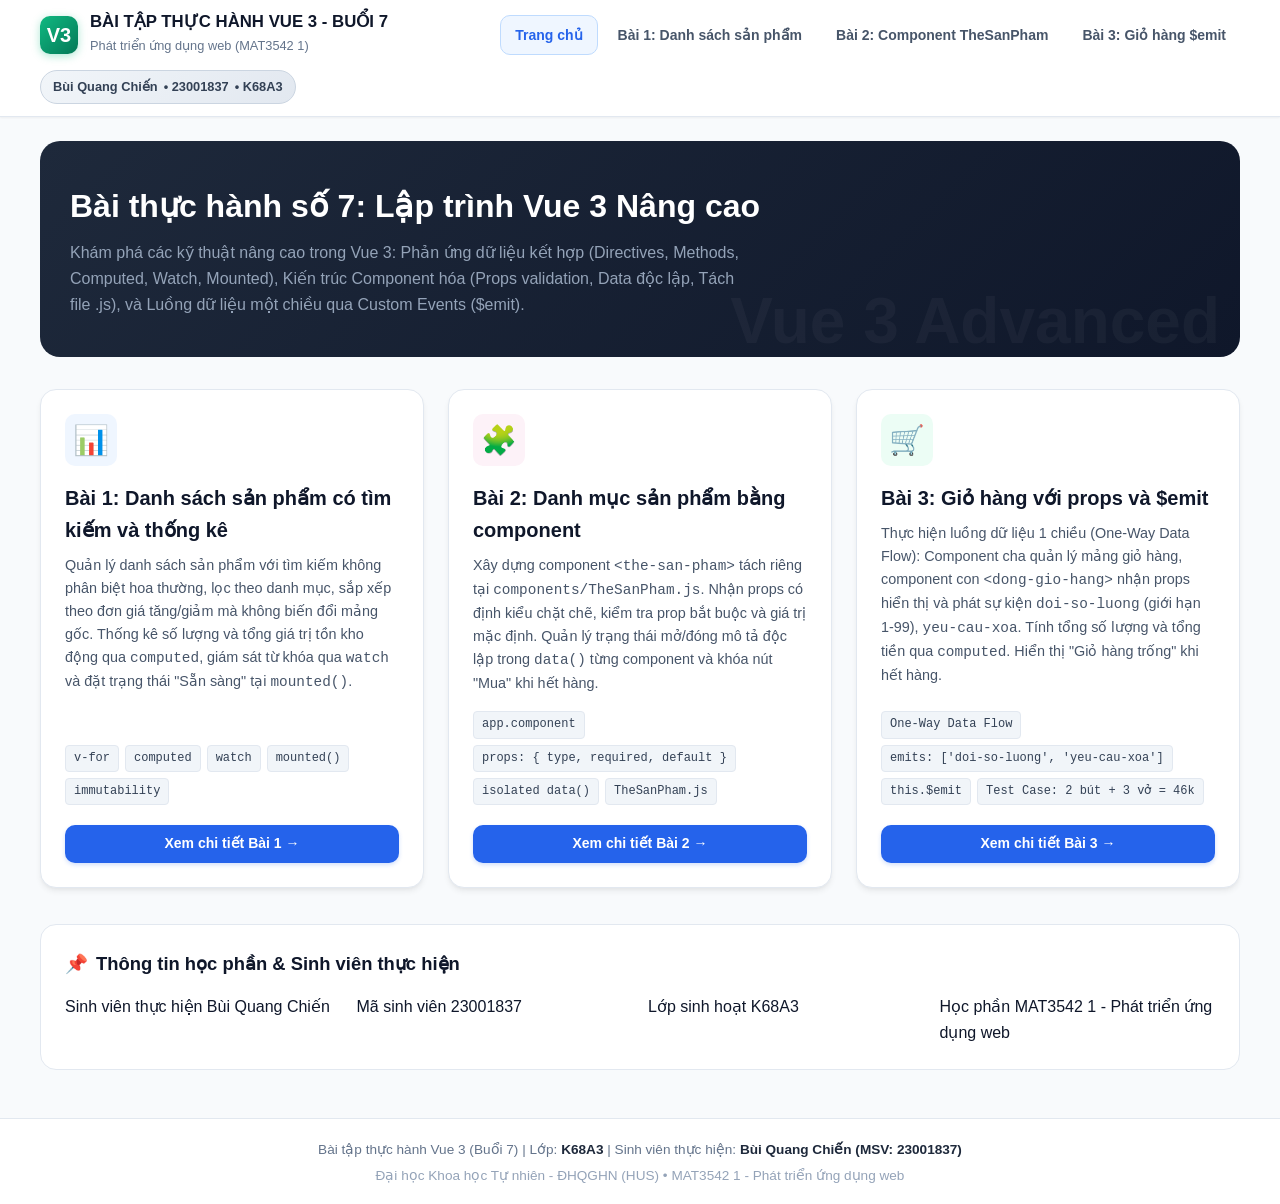
==== Buoi_7/index.html @ 18f6a51c "Buoi 7: Hoan thanh bai thuc hanh Vue 3 - Quan ly san pham, Component TheSanPham & Gio hang One-Way D" ====
<!DOCTYPE html>
<html lang="vi">
<head>
  <meta charset="UTF-8">
  <meta name="viewport" content="width=device-width, initial-scale=1.0">
  <title>Buổi 7: Bài tập thực hành Vue 3 | Bùi Quang Chiến 23001837</title>
  <link rel="stylesheet" href="assets/css/style.css">
  <style>
    .hero-section {
      background: linear-gradient(135deg, #1e293b, #0f172a);
      color: white;
      padding: 40px 30px;
      border-radius: var(--radius-xl);
      margin-bottom: 32px;
      position: relative;
      overflow: hidden;
    }
    .hero-section::after {
      content: "Vue 3 Advanced";
      position: absolute;
      right: 20px;
      bottom: -15px;
      font-size: 4rem;
      font-weight: 900;
      color: rgba(255, 255, 255, 0.04);
      pointer-events: none;
    }
    .hero-title {
      font-size: 2rem;
      font-weight: 800;
      margin-bottom: 8px;
    }
    .hero-subtitle {
      font-size: 1rem;
      color: #94a3b8;
      max-width: 680px;
    }
    .exercise-grid {
      display: grid;
      grid-template-columns: repeat(3, 1fr);
      gap: 24px;
      margin-bottom: 36px;
    }
    @media (max-width: 992px) {
      .exercise-grid {
        grid-template-columns: 1fr;
      }
    }
    .exercise-card {
      background: white;
      border: 1px solid var(--gray-200);
      border-radius: var(--radius-lg);
      padding: 24px;
      display: flex;
      flex-direction: column;
      box-shadow: var(--shadow);
      transition: var(--transition);
      position: relative;
    }
    .exercise-card:hover {
      transform: translateY(-4px);
      box-shadow: var(--shadow-lg);
      border-color: var(--primary);
    }
    .exercise-icon {
      width: 52px;
      height: 52px;
      border-radius: var(--radius);
      display: flex;
      align-items: center;
      justify-content: center;
      font-size: 1.8rem;
      margin-bottom: 16px;
    }
    .icon-1 { background: #eff6ff; }
    .icon-2 { background: #fdf2f8; }
    .icon-3 { background: #ecfdf5; }
    .exercise-card h3 {
      font-size: 1.25rem;
      font-weight: 700;
      color: var(--dark);
      margin-bottom: 8px;
    }
    .exercise-card p {
      font-size: 0.9rem;
      color: var(--gray-600);
      flex: 1;
      margin-bottom: 16px;
    }
    .concept-tags {
      display: flex;
      flex-wrap: wrap;
      gap: 6px;
      margin-bottom: 20px;
    }
    .concept-tag {
      font-size: 0.75rem;
      background-color: var(--gray-100);
      color: var(--gray-700);
      padding: 3px 8px;
      border-radius: 4px;
      border: 1px solid var(--gray-200);
      font-family: monospace;
    }
    .info-summary-box {
      background: white;
      border: 1px solid var(--gray-200);
      border-radius: var(--radius-lg);
      padding: 24px;
    }
    .summary-grid {
      display: grid;
      grid-template-columns: repeat(4, 1fr);
      gap: 16px;
      margin-top: 16px;
    }
    @media (max-width: 768px) {
      .summary-grid {
        grid-template-columns: repeat(2, 1fr);
      }
    }
  </style>
</head>
<body>

  <!-- HEADER DÙNG CHUNG -->
  <header class="app-header">
    <div class="header-inner">
      <a href="index.html" class="header-brand">
        <div class="brand-icon">V3</div>
        <div class="brand-text">
          <h1>BÀI TẬP THỰC HÀNH VUE 3 - BUỔI 7</h1>
          <span>Phát triển ứng dụng web (MAT3542 1)</span>
        </div>
      </a>

      <nav class="header-nav">
        <a href="index.html" class="nav-link active">Trang chủ</a>
        <a href="bai1.html" class="nav-link">Bài 1: Danh sách sản phẩm</a>
        <a href="bai2.html" class="nav-link">Bài 2: Component TheSanPham</a>
        <a href="bai3.html" class="nav-link">Bài 3: Giỏ hàng $emit</a>
      </nav>

      <div class="student-tag">
        <span>Bùi Quang Chiến</span>
        <span>• 23001837</span>
        <span>• K68A3</span>
      </div>
    </div>
  </header>

  <!-- NỘI DUNG CHÍNH -->
  <main class="main-content">
    <!-- HERO SECTION -->
    <section class="hero-section">
      <h2 class="hero-title">Bài thực hành số 7: Lập trình Vue 3 Nâng cao</h2>
      <p class="hero-subtitle">
        Khám phá các kỹ thuật nâng cao trong Vue 3: Phản ứng dữ liệu kết hợp (Directives, Methods, Computed, Watch, Mounted), 
        Kiến trúc Component hóa (Props validation, Data độc lập, Tách file .js), và Luồng dữ liệu một chiều qua Custom Events ($emit).
      </p>
    </section>

    <!-- GRID 3 BÀI TẬP -->
    <div class="exercise-grid">
      <!-- BÀI 1 -->
      <div class="exercise-card">
        <div class="exercise-icon icon-1">📊</div>
        <h3>Bài 1: Danh sách sản phẩm có tìm kiếm và thống kê</h3>
        <p>
          Quản lý danh sách sản phẩm với tìm kiếm không phân biệt hoa thường, lọc theo danh mục, sắp xếp theo đơn giá tăng/giảm mà không biến đổi mảng gốc. Thống kê số lượng và tổng giá trị tồn kho động qua <code>computed</code>, giám sát từ khóa qua <code>watch</code> và đặt trạng thái "Sẵn sàng" tại <code>mounted()</code>.
        </p>
        <div class="concept-tags">
          <span class="concept-tag">v-for</span>
          <span class="concept-tag">computed</span>
          <span class="concept-tag">watch</span>
          <span class="concept-tag">mounted()</span>
          <span class="concept-tag">immutability</span>
        </div>
        <a href="bai1.html" class="btn btn-primary" style="width: 100%;">
          Xem chi tiết Bài 1 →
        </a>
      </div>

      <!-- BÀI 2 -->
      <div class="exercise-card">
        <div class="exercise-icon icon-2">🧩</div>
        <h3>Bài 2: Danh mục sản phẩm bằng component</h3>
        <p>
          Xây dựng component <code>&lt;the-san-pham&gt;</code> tách riêng tại <code>components/TheSanPham.js</code>. Nhận props có định kiểu chặt chẽ, kiểm tra prop bắt buộc và giá trị mặc định. Quản lý trạng thái mở/đóng mô tả độc lập trong <code>data()</code> từng component và khóa nút "Mua" khi hết hàng.
        </p>
        <div class="concept-tags">
          <span class="concept-tag">app.component</span>
          <span class="concept-tag">props: { type, required, default }</span>
          <span class="concept-tag">isolated data()</span>
          <span class="concept-tag">TheSanPham.js</span>
        </div>
        <a href="bai2.html" class="btn btn-primary" style="width: 100%;">
          Xem chi tiết Bài 2 →
        </a>
      </div>

      <!-- BÀI 3 -->
      <div class="exercise-card">
        <div class="exercise-icon icon-3">🛒</div>
        <h3>Bài 3: Giỏ hàng với props và $emit</h3>
        <p>
          Thực hiện luồng dữ liệu 1 chiều (One-Way Data Flow): Component cha quản lý mảng giỏ hàng, component con <code>&lt;dong-gio-hang&gt;</code> nhận props hiển thị và phát sự kiện <code>doi-so-luong</code> (giới hạn 1-99), <code>yeu-cau-xoa</code>. Tính tổng số lượng và tổng tiền qua <code>computed</code>. Hiển thị "Giỏ hàng trống" khi hết hàng.
        </p>
        <div class="concept-tags">
          <span class="concept-tag">One-Way Data Flow</span>
          <span class="concept-tag">emits: ['doi-so-luong', 'yeu-cau-xoa']</span>
          <span class="concept-tag">this.$emit</span>
          <span class="concept-tag">Test Case: 2 bút + 3 vở = 46k</span>
        </div>
        <a href="bai3.html" class="btn btn-primary" style="width: 100%;">
          Xem chi tiết Bài 3 →
        </a>
      </div>
    </div>

    <!-- TÓM TẮT THÔNG TIN SINH VIÊN & HỌC PHẦN -->
    <div class="info-summary-box">
      <h3 style="font-size: 1.15rem; font-weight: 700; color: var(--dark); display: flex; align-items: center; gap: 8px;">
        <span>📌</span> Thông tin học phần & Sinh viên thực hiện
      </h3>
      <div class="summary-grid">
        <div class="meta-item">
          <span class="meta-label">Sinh viên thực hiện</span>
          <span class="meta-value">Bùi Quang Chiến</span>
        </div>
        <div class="meta-item">
          <span class="meta-label">Mã sinh viên</span>
          <span class="meta-value">23001837</span>
        </div>
        <div class="meta-item">
          <span class="meta-label">Lớp sinh hoạt</span>
          <span class="meta-value">K68A3</span>
        </div>
        <div class="meta-item">
          <span class="meta-label">Học phần</span>
          <span class="meta-value">MAT3542 1 - Phát triển ứng dụng web</span>
        </div>
      </div>
    </div>
  </main>

  <!-- FOOTER DÙNG CHUNG -->
  <footer class="app-footer">
    <p>Bài tập thực hành Vue 3 (Buổi 7) | Lớp: <strong>K68A3</strong> | Sinh viên thực hiện: <strong>Bùi Quang Chiến (MSV: 23001837)</strong></p>
    <p style="color: var(--gray-400); margin-top: 4px;">Đại học Khoa học Tự nhiên - ĐHQGHN (HUS) • MAT3542 1 - Phát triển ứng dụng web</p>
  </footer>

</body>
</html>
---- Buoi_7/assets/css/style.css ----
/* ====================================================================
   STUDENT: BUI QUANG CHIEN - ID: 23001837 - CLASS: K68A3
   COURSE: [2026] MAT3542 1 - WEB APPLICATION DEVELOPMENT
   LAB 7: VUE 3 ADVANCED CONCEPTS (DIRECTIVES, COMPUTED, WATCH,
          MOUNTED, COMPONENTS, PROPS, $EMIT, ONE-WAY DATA FLOW)
   File: assets/css/style.css
   ==================================================================== */

:root {
  --primary: #2563eb;
  --primary-hover: #1d4ed8;
  --primary-light: #eff6ff;
  --primary-border: #bfdbfe;

  --success: #16a34a;
  --success-hover: #15803d;
  --success-light: #f0fdf4;
  --success-border: #bbf7d0;

  --warning: #d97706;
  --warning-hover: #b45309;
  --warning-light: #fffbeb;
  --warning-border: #fde68a;

  --danger: #dc2626;
  --danger-hover: #b91c1c;
  --danger-light: #fef2f2;
  --danger-border: #fecaca;

  --info: #0284c7;
  --info-light: #f0f9ff;
  --info-border: #bae6fd;

  --dark: #0f172a;
  --gray-900: #0f172a;
  --gray-800: #1e293b;
  --gray-700: #334155;
  --gray-600: #475569;
  --gray-500: #64748b;
  --gray-400: #94a3b8;
  --gray-300: #cbd5e1;
  --gray-200: #e2e8f0;
  --gray-100: #f1f5f9;
  --gray-50: #f8fafc;
  --white: #ffffff;

  --radius-sm: 6px;
  --radius: 10px;
  --radius-lg: 16px;
  --radius-xl: 20px;

  --shadow-sm: 0 1px 2px 0 rgba(0, 0, 0, 0.05);
  --shadow: 0 4px 6px -1px rgba(0, 0, 0, 0.07), 0 2px 4px -2px rgba(0, 0, 0, 0.05);
  --shadow-md: 0 10px 15px -3px rgba(0, 0, 0, 0.08), 0 4px 6px -4px rgba(0, 0, 0, 0.04);
  --shadow-lg: 0 20px 25px -5px rgba(0, 0, 0, 0.1), 0 8px 10px -6px rgba(0, 0, 0, 0.04);

  --transition: all 0.2s cubic-bezier(0.4, 0, 0.2, 1);
  --font-family: -apple-system, BlinkMacSystemFont, "Segoe UI", Roboto, "Helvetica Neue", Arial, sans-serif;
}

* {
  margin: 0;
  padding: 0;
  box-sizing: border-box;
}

body {
  font-family: var(--font-family);
  background-color: var(--gray-50);
  color: var(--gray-900);
  line-height: 1.6;
  min-height: 100vh;
  display: flex;
  flex-direction: column;
}

/* ==================== APP HEADER ==================== */
.app-header {
  background-color: var(--white);
  border-bottom: 1px solid var(--gray-200);
  position: sticky;
  top: 0;
  z-index: 100;
  box-shadow: var(--shadow-sm);
}

.header-inner {
  max-width: 1240px;
  margin: 0 auto;
  padding: 12px 20px;
  display: flex;
  align-items: center;
  justify-content: space-between;
  flex-wrap: wrap;
  gap: 12px;
}

.header-brand {
  display: flex;
  align-items: center;
  gap: 12px;
  text-decoration: none;
  color: var(--dark);
}

.brand-icon {
  width: 38px;
  height: 38px;
  background: linear-gradient(135deg, #10b981, #047857);
  color: white;
  border-radius: var(--radius);
  display: flex;
  align-items: center;
  justify-content: center;
  font-weight: 800;
  font-size: 1.25rem;
  box-shadow: 0 2px 8px rgba(16, 185, 129, 0.35);
}

.brand-text h1 {
  font-size: 1.05rem;
  font-weight: 700;
  color: var(--gray-900);
  line-height: 1.2;
}

.brand-text span {
  font-size: 0.8rem;
  color: var(--gray-500);
}

.header-nav {
  display: flex;
  align-items: center;
  gap: 6px;
  flex-wrap: wrap;
}

.nav-link {
  display: inline-flex;
  align-items: center;
  gap: 6px;
  padding: 8px 14px;
  font-size: 0.875rem;
  font-weight: 600;
  text-decoration: none;
  color: var(--gray-600);
  border-radius: var(--radius);
  transition: var(--transition);
}

.nav-link:hover {
  background-color: var(--gray-100);
  color: var(--primary);
}

.nav-link.active {
  background-color: var(--primary-light);
  color: var(--primary);
  border: 1px solid var(--primary-border);
}

.student-tag {
  background: linear-gradient(135deg, #f1f5f9, #e2e8f0);
  padding: 6px 12px;
  border-radius: 9999px;
  font-size: 0.8rem;
  font-weight: 600;
  color: var(--gray-700);
  border: 1px solid var(--gray-300);
  display: flex;
  align-items: center;
  gap: 6px;
}

/* ==================== MAIN CONTAINER ==================== */
.main-content {
  flex: 1;
  max-width: 1240px;
  width: 100%;
  margin: 0 auto;
  padding: 24px 20px 48px;
}

.page-intro {
  margin-bottom: 24px;
}

.page-title {
  font-size: 1.65rem;
  font-weight: 800;
  color: var(--dark);
  margin-bottom: 6px;
  display: flex;
  align-items: center;
  gap: 10px;
}

.page-subtitle {
  color: var(--gray-600);
  font-size: 0.95rem;
}

.badge-concept {
  display: inline-flex;
  align-items: center;
  gap: 6px;
  background-color: var(--info-light);
  color: var(--info);
  border: 1px solid var(--info-border);
  padding: 4px 12px;
  border-radius: 9999px;
  font-size: 0.8rem;
  font-weight: 600;
  margin-top: 8px;
}

.status-indicator {
  display: inline-flex;
  align-items: center;
  gap: 6px;
  padding: 4px 12px;
  border-radius: 9999px;
  font-size: 0.8rem;
  font-weight: 700;
  background-color: var(--success-light);
  color: var(--success);
  border: 1px solid var(--success-border);
}

.status-dot {
  width: 8px;
  height: 8px;
  border-radius: 50%;
  background-color: var(--success);
  box-shadow: 0 0 0 3px rgba(22, 163, 74, 0.25);
  display: inline-block;
}

/* ==================== BUTTONS ==================== */
.btn {
  display: inline-flex;
  align-items: center;
  justify-content: center;
  gap: 6px;
  padding: 8px 16px;
  font-size: 0.875rem;
  font-weight: 600;
  border-radius: var(--radius);
  border: 1px solid transparent;
  cursor: pointer;
  transition: var(--transition);
  text-decoration: none;
  line-height: 1.4;
}

.btn:disabled {
  opacity: 0.5;
  cursor: not-allowed;
  filter: grayscale(30%);
}

.btn-primary {
  background-color: var(--primary);
  color: var(--white);
  box-shadow: 0 2px 4px rgba(37, 99, 235, 0.2);
}

.btn-primary:hover:not(:disabled) {
  background-color: var(--primary-hover);
  box-shadow: 0 4px 8px rgba(37, 99, 235, 0.3);
  transform: translateY(-1px);
}

.btn-success {
  background-color: var(--success);
  color: var(--white);
}

.btn-success:hover:not(:disabled) {
  background-color: var(--success-hover);
}

.btn-danger {
  background-color: var(--danger);
  color: var(--white);
}

.btn-danger:hover:not(:disabled) {
  background-color: var(--danger-hover);
}

.btn-outline {
  background-color: var(--white);
  border-color: var(--gray-300);
  color: var(--gray-700);
}

.btn-outline:hover:not(:disabled) {
  background-color: var(--gray-100);
  border-color: var(--gray-400);
  color: var(--gray-900);
}

.btn-outline-danger {
  background-color: var(--white);
  border-color: var(--danger-border);
  color: var(--danger);
}

.btn-outline-danger:hover:not(:disabled) {
  background-color: var(--danger-light);
  border-color: var(--danger);
}

.btn-sm {
  padding: 5px 10px;
  font-size: 0.8rem;
  border-radius: var(--radius-sm);
}

/* ==================== FORMS & INPUTS ==================== */
.form-group {
  margin-bottom: 14px;
}

.form-label {
  display: block;
  font-size: 0.85rem;
  font-weight: 600;
  color: var(--gray-800);
  margin-bottom: 4px;
}

.form-label .required {
  color: var(--danger);
}

.form-control {
  width: 100%;
  padding: 9px 12px;
  font-size: 0.9rem;
  color: var(--gray-900);
  background-color: var(--white);
  border: 1px solid var(--gray-300);
  border-radius: var(--radius);
  transition: var(--transition);
  outline: none;
}

.form-control:focus {
  border-color: var(--primary);
  box-shadow: 0 0 0 3px rgba(37, 99, 235, 0.15);
}

.form-control.is-invalid {
  border-color: var(--danger);
  box-shadow: 0 0 0 3px rgba(220, 38, 38, 0.15);
}

.form-feedback-error {
  font-size: 0.8rem;
  color: var(--danger);
  margin-top: 4px;
  display: flex;
  align-items: center;
  gap: 4px;
}

/* ==================== CARDS & CONTAINERS ==================== */
.card {
  background-color: var(--white);
  border-radius: var(--radius-lg);
  border: 1px solid var(--gray-200);
  box-shadow: var(--shadow);
  overflow: hidden;
  transition: var(--transition);
}

.card-header {
  padding: 16px 20px;
  border-bottom: 1px solid var(--gray-200);
  background-color: #fafbfc;
  display: flex;
  align-items: center;
  justify-content: space-between;
  flex-wrap: wrap;
  gap: 10px;
}

.card-title {
  font-size: 1.1rem;
  font-weight: 700;
  color: var(--gray-900);
  display: flex;
  align-items: center;
  gap: 8px;
}

.card-body {
  padding: 20px;
}

/* ==================== STATS ROW ==================== */
.stats-grid {
  display: grid;
  grid-template-columns: repeat(auto-fit, minmax(220px, 1fr));
  gap: 16px;
  margin-bottom: 20px;
}

.stat-card {
  background-color: var(--white);
  border: 1px solid var(--gray-200);
  border-radius: var(--radius);
  padding: 16px 20px;
  box-shadow: var(--shadow-sm);
  display: flex;
  align-items: center;
  gap: 16px;
}

.stat-icon {
  width: 48px;
  height: 48px;
  border-radius: var(--radius);
  display: flex;
  align-items: center;
  justify-content: center;
  font-size: 1.5rem;
  flex-shrink: 0;
}

.stat-info {
  display: flex;
  flex-direction: column;
}

.stat-label {
  font-size: 0.8rem;
  font-weight: 600;
  color: var(--gray-500);
  text-transform: uppercase;
  letter-spacing: 0.5px;
}

.stat-value {
  font-size: 1.35rem;
  font-weight: 800;
  color: var(--gray-900);
  line-height: 1.2;
}

/* ==================== BADGES ==================== */
.badge-stock {
  display: inline-flex;
  align-items: center;
  gap: 5px;
  padding: 4px 10px;
  border-radius: 9999px;
  font-size: 0.75rem;
  font-weight: 700;
  line-height: 1;
}

.badge-in-stock {
  background-color: var(--success-light);
  color: var(--success);
  border: 1px solid var(--success-border);
}

.badge-out-of-stock {
  background-color: var(--danger-light);
  color: var(--danger);
  border: 1px solid var(--danger-border);
}

.badge-category {
  display: inline-block;
  background-color: var(--gray-100);
  color: var(--gray-700);
  border: 1px solid var(--gray-300);
  padding: 2px 8px;
  border-radius: 4px;
  font-size: 0.75rem;
  font-weight: 600;
}

/* ==================== TABLE DESIGN ==================== */
.table-responsive {
  width: 100%;
  overflow-x: auto;
}

.data-table {
  width: 100%;
  border-collapse: collapse;
  text-align: left;
  font-size: 0.9rem;
}

.data-table th {
  background-color: #fafbfc;
  color: var(--gray-600);
  font-weight: 700;
  padding: 12px 16px;
  border-bottom: 2px solid var(--gray-200);
  font-size: 0.8rem;
  text-transform: uppercase;
  letter-spacing: 0.5px;
  white-space: nowrap;
}

.data-table td {
  padding: 14px 16px;
  border-bottom: 1px solid var(--gray-200);
  color: var(--gray-800);
  vertical-align: middle;
}

.data-table tbody tr {
  transition: var(--transition);
}

.data-table tbody tr:hover {
  background-color: #fafbfc;
}

.data-table .price-col {
  font-weight: 700;
  color: var(--primary);
}

.data-table .inventory-val-col {
  font-weight: 700;
  color: var(--gray-900);
}

/* Alert box */
.alert-box {
  padding: 12px 16px;
  border-radius: var(--radius);
  font-size: 0.875rem;
  display: flex;
  align-items: center;
  gap: 10px;
  margin-bottom: 16px;
}

.alert-warning {
  background-color: var(--warning-light);
  color: #92400e;
  border: 1px solid var(--warning-border);
}

.alert-info {
  background-color: var(--info-light);
  color: #075985;
  border: 1px solid var(--info-border);
}

.alert-success {
  background-color: var(--success-light);
  color: #166534;
  border: 1px solid var(--success-border);
}

/* ==================== BÀI 2: COMPONENT CARDS ==================== */
.product-grid {
  display: grid;
  grid-template-columns: repeat(auto-fill, minmax(280px, 1fr));
  gap: 24px;
}

.product-card-item {
  background-color: var(--white);
  border: 1px solid var(--gray-200);
  border-radius: var(--radius-lg);
  overflow: hidden;
  box-shadow: var(--shadow);
  display: flex;
  flex-direction: column;
  transition: var(--transition);
  position: relative;
}

.product-card-item:hover {
  transform: translateY(-4px);
  box-shadow: var(--shadow-md);
  border-color: var(--primary-border);
}

.product-card-item.is-out-of-stock {
  opacity: 0.9;
  border-color: var(--gray-300);
}

.product-thumb-container {
  height: 180px;
  background-color: var(--gray-100);
  display: flex;
  align-items: center;
  justify-content: center;
  position: relative;
  overflow: hidden;
}

.product-thumb-img {
  max-width: 140px;
  max-height: 140px;
  object-fit: contain;
  transition: var(--transition);
}

.product-card-item:hover .product-thumb-img {
  transform: scale(1.05);
}

.product-stock-tag {
  position: absolute;
  top: 12px;
  right: 12px;
}

.product-details {
  padding: 16px;
  display: flex;
  flex-direction: column;
  flex: 1;
}

.product-name-title {
  font-size: 1.05rem;
  font-weight: 700;
  color: var(--gray-900);
  margin-bottom: 6px;
  line-height: 1.35;
}

.product-price-display {
  font-size: 1.25rem;
  font-weight: 800;
  color: var(--primary);
  margin-bottom: 12px;
}

.product-desc-box {
  background-color: var(--gray-50);
  border-left: 3px solid var(--info);
  padding: 10px 12px;
  border-radius: 0 var(--radius-sm) var(--radius-sm) 0;
  font-size: 0.85rem;
  color: var(--gray-700);
  margin-bottom: 14px;
  animation: fadeIn 0.2s ease-in-out;
}

@keyframes fadeIn {
  from { opacity: 0; transform: translateY(-4px); }
  to { opacity: 1; transform: translateY(0); }
}

.product-card-actions {
  display: flex;
  gap: 8px;
  margin-top: auto;
}

.product-card-actions .btn {
  flex: 1;
}

/* ==================== BÀI 3: SHOPPING CART ==================== */
.cart-container {
  max-width: 900px;
  margin: 0 auto;
}

.cart-table {
  width: 100%;
  border-collapse: collapse;
}

.cart-table th {
  background-color: #fafbfc;
  color: var(--gray-600);
  font-weight: 700;
  padding: 14px 16px;
  border-bottom: 2px solid var(--gray-200);
  font-size: 0.8rem;
  text-transform: uppercase;
}

.cart-table td {
  padding: 16px;
  border-bottom: 1px solid var(--gray-200);
  vertical-align: middle;
}

.quantity-control {
  display: inline-flex;
  align-items: center;
  border: 1px solid var(--gray-300);
  border-radius: var(--radius);
  overflow: hidden;
  background-color: var(--white);
}

.qty-btn {
  width: 34px;
  height: 34px;
  border: none;
  background-color: var(--gray-100);
  color: var(--gray-800);
  font-size: 1rem;
  font-weight: 700;
  cursor: pointer;
  display: flex;
  align-items: center;
  justify-content: center;
  transition: var(--transition);
}

.qty-btn:hover:not(:disabled) {
  background-color: var(--primary-light);
  color: var(--primary);
}

.qty-btn:disabled {
  opacity: 0.35;
  cursor: not-allowed;
}

.qty-input {
  width: 48px;
  height: 34px;
  border: none;
  border-left: 1px solid var(--gray-200);
  border-right: 1px solid var(--gray-200);
  text-align: center;
  font-size: 0.95rem;
  font-weight: 700;
  color: var(--gray-900);
  outline: none;
}

.cart-summary-card {
  background: linear-gradient(135deg, #1e293b, #0f172a);
  color: white;
  border-radius: var(--radius-lg);
  padding: 24px;
  margin-top: 24px;
  display: flex;
  align-items: center;
  justify-content: space-between;
  flex-wrap: wrap;
  gap: 16px;
}

.cart-summary-item {
  display: flex;
  flex-direction: column;
}

.cart-summary-label {
  font-size: 0.8rem;
  text-transform: uppercase;
  color: var(--gray-400);
  font-weight: 600;
  letter-spacing: 0.5px;
}

.cart-summary-num {
  font-size: 1.6rem;
  font-weight: 800;
  color: #38bdf8;
}

.cart-summary-total {
  font-size: 2rem;
  font-weight: 900;
  color: #4ade80;
}

/* Empty State */
.empty-cart-view {
  text-align: center;
  padding: 56px 20px;
  background-color: var(--white);
  border-radius: var(--radius-lg);
  border: 2px dashed var(--gray-300);
}

.empty-cart-icon {
  font-size: 3.5rem;
  margin-bottom: 12px;
  display: block;
}

.empty-cart-view h3 {
  font-size: 1.3rem;
  font-weight: 700;
  color: var(--gray-800);
  margin-bottom: 8px;
}

.empty-cart-view p {
  font-size: 0.95rem;
  color: var(--gray-500);
  margin-bottom: 20px;
}

/* ==================== FOOTER ==================== */
.app-footer {
  background-color: var(--white);
  border-top: 1px solid var(--gray-200);
  padding: 20px;
  margin-top: auto;
  text-align: center;
  font-size: 0.85rem;
  color: var(--gray-500);
}

.app-footer strong {
  color: var(--gray-800);
}

/* ==================== MODAL DIALOG ==================== */
.modal-overlay {
  position: fixed;
  top: 0;
  left: 0;
  right: 0;
  bottom: 0;
  background-color: rgba(15, 23, 42, 0.6);
  backdrop-filter: blur(4px);
  display: flex;
  align-items: center;
  justify-content: center;
  z-index: 1000;
  padding: 20px;
}

.modal-card {
  background-color: var(--white);
  border-radius: var(--radius-lg);
  max-width: 520px;
  width: 100%;
  box-shadow: var(--shadow-lg);
  overflow: hidden;
  animation: modalEnter 0.25s cubic-bezier(0.4, 0, 0.2, 1);
}

@keyframes modalEnter {
  from { opacity: 0; transform: scale(0.95) translateY(10px); }
  to { opacity: 1; transform: scale(1) translateY(0); }
}

.modal-header {
  padding: 16px 20px;
  border-bottom: 1px solid var(--gray-200);
  display: flex;
  align-items: center;
  justify-content: space-between;
}

.modal-title {
  font-size: 1.15rem;
  font-weight: 700;
  color: var(--gray-900);
}

.modal-close-btn {
  background: transparent;
  border: none;
  font-size: 1.25rem;
  color: var(--gray-400);
  cursor: pointer;
  padding: 4px;
}

.modal-close-btn:hover {
  color: var(--gray-800);
}

.modal-body {
  padding: 20px;
}

.modal-footer {
  padding: 14px 20px;
  border-top: 1px solid var(--gray-200);
  background-color: #fafbfc;
  display: flex;
  justify-content: flex-end;
  gap: 10px;
}
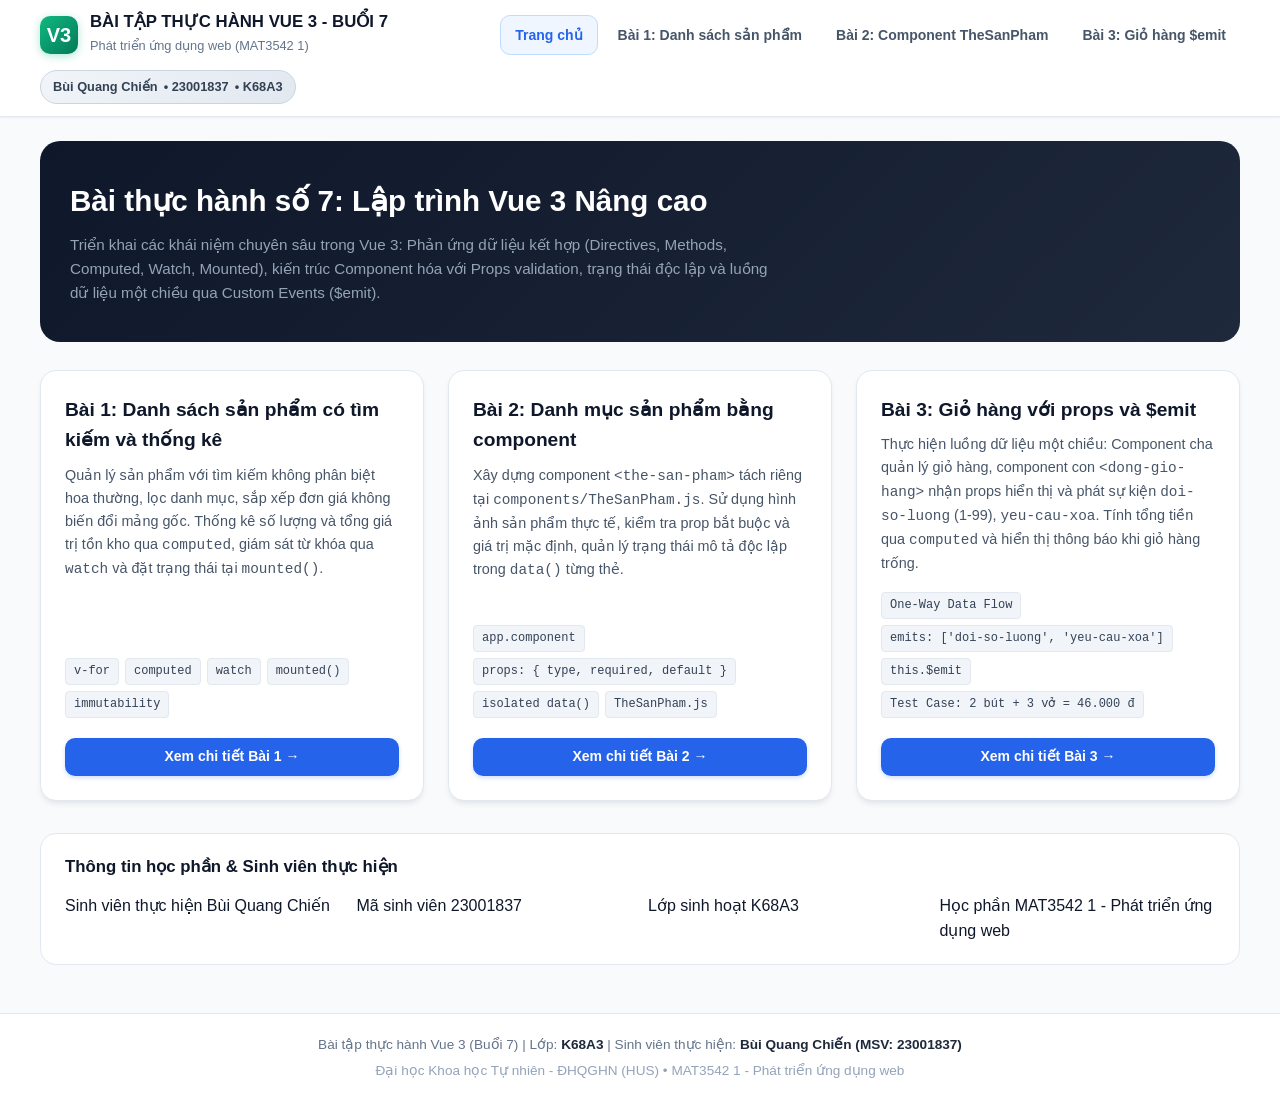
==== commit c1e5186f: "Buoi 7: Thay the anh minh hoa bang anh that san pham, loai bo emoji va tinh gon giao dien" ====
--- a/Buoi_7/index.html
+++ b/Buoi_7/index.html
@@ -7,39 +7,28 @@
   <link rel="stylesheet" href="assets/css/style.css">
   <style>
     .hero-section {
-      background: linear-gradient(135deg, #1e293b, #0f172a);
+      background: linear-gradient(135deg, #0f172a, #1e293b);
       color: white;
-      padding: 40px 30px;
+      padding: 36px 30px;
       border-radius: var(--radius-xl);
-      margin-bottom: 32px;
-      position: relative;
-      overflow: hidden;
-    }
-    .hero-section::after {
-      content: "Vue 3 Advanced";
-      position: absolute;
-      right: 20px;
-      bottom: -15px;
-      font-size: 4rem;
-      font-weight: 900;
-      color: rgba(255, 255, 255, 0.04);
-      pointer-events: none;
+      margin-bottom: 28px;
     }
     .hero-title {
-      font-size: 2rem;
+      font-size: 1.85rem;
       font-weight: 800;
       margin-bottom: 8px;
     }
     .hero-subtitle {
-      font-size: 1rem;
+      font-size: 0.95rem;
       color: #94a3b8;
-      max-width: 680px;
+      max-width: 720px;
+      line-height: 1.6;
     }
     .exercise-grid {
       display: grid;
       grid-template-columns: repeat(3, 1fr);
       gap: 24px;
-      margin-bottom: 36px;
+      margin-bottom: 32px;
     }
     @media (max-width: 992px) {
       .exercise-grid {
@@ -55,28 +44,14 @@
       flex-direction: column;
       box-shadow: var(--shadow);
       transition: var(--transition);
-      position: relative;
     }
     .exercise-card:hover {
-      transform: translateY(-4px);
-      box-shadow: var(--shadow-lg);
+      transform: translateY(-3px);
+      box-shadow: var(--shadow-md);
       border-color: var(--primary);
     }
-    .exercise-icon {
-      width: 52px;
-      height: 52px;
-      border-radius: var(--radius);
-      display: flex;
-      align-items: center;
-      justify-content: center;
-      font-size: 1.8rem;
-      margin-bottom: 16px;
-    }
-    .icon-1 { background: #eff6ff; }
-    .icon-2 { background: #fdf2f8; }
-    .icon-3 { background: #ecfdf5; }
     .exercise-card h3 {
-      font-size: 1.25rem;
+      font-size: 1.2rem;
       font-weight: 700;
       color: var(--dark);
       margin-bottom: 8px;
@@ -86,6 +61,7 @@
       color: var(--gray-600);
       flex: 1;
       margin-bottom: 16px;
+      line-height: 1.6;
     }
     .concept-tags {
       display: flex;
@@ -106,13 +82,13 @@
       background: white;
       border: 1px solid var(--gray-200);
       border-radius: var(--radius-lg);
-      padding: 24px;
+      padding: 20px 24px;
     }
     .summary-grid {
       display: grid;
       grid-template-columns: repeat(4, 1fr);
       gap: 16px;
-      margin-top: 16px;
+      margin-top: 12px;
     }
     @media (max-width: 768px) {
       .summary-grid {
@@ -151,12 +127,11 @@
 
   <!-- NỘI DUNG CHÍNH -->
   <main class="main-content">
-    <!-- HERO SECTION -->
     <section class="hero-section">
       <h2 class="hero-title">Bài thực hành số 7: Lập trình Vue 3 Nâng cao</h2>
       <p class="hero-subtitle">
-        Khám phá các kỹ thuật nâng cao trong Vue 3: Phản ứng dữ liệu kết hợp (Directives, Methods, Computed, Watch, Mounted), 
-        Kiến trúc Component hóa (Props validation, Data độc lập, Tách file .js), và Luồng dữ liệu một chiều qua Custom Events ($emit).
+        Triển khai các khái niệm chuyên sâu trong Vue 3: Phản ứng dữ liệu kết hợp (Directives, Methods, Computed, Watch, Mounted), 
+        kiến trúc Component hóa với Props validation, trạng thái độc lập và luồng dữ liệu một chiều qua Custom Events ($emit).
       </p>
     </section>
 
@@ -164,10 +139,9 @@
     <div class="exercise-grid">
       <!-- BÀI 1 -->
       <div class="exercise-card">
-        <div class="exercise-icon icon-1">📊</div>
         <h3>Bài 1: Danh sách sản phẩm có tìm kiếm và thống kê</h3>
         <p>
-          Quản lý danh sách sản phẩm với tìm kiếm không phân biệt hoa thường, lọc theo danh mục, sắp xếp theo đơn giá tăng/giảm mà không biến đổi mảng gốc. Thống kê số lượng và tổng giá trị tồn kho động qua <code>computed</code>, giám sát từ khóa qua <code>watch</code> và đặt trạng thái "Sẵn sàng" tại <code>mounted()</code>.
+          Quản lý sản phẩm với tìm kiếm không phân biệt hoa thường, lọc danh mục, sắp xếp đơn giá không biến đổi mảng gốc. Thống kê số lượng và tổng giá trị tồn kho qua <code>computed</code>, giám sát từ khóa qua <code>watch</code> và đặt trạng thái tại <code>mounted()</code>.
         </p>
         <div class="concept-tags">
           <span class="concept-tag">v-for</span>
@@ -183,10 +157,9 @@
 
       <!-- BÀI 2 -->
       <div class="exercise-card">
-        <div class="exercise-icon icon-2">🧩</div>
         <h3>Bài 2: Danh mục sản phẩm bằng component</h3>
         <p>
-          Xây dựng component <code>&lt;the-san-pham&gt;</code> tách riêng tại <code>components/TheSanPham.js</code>. Nhận props có định kiểu chặt chẽ, kiểm tra prop bắt buộc và giá trị mặc định. Quản lý trạng thái mở/đóng mô tả độc lập trong <code>data()</code> từng component và khóa nút "Mua" khi hết hàng.
+          Xây dựng component <code>&lt;the-san-pham&gt;</code> tách riêng tại <code>components/TheSanPham.js</code>. Sử dụng hình ảnh sản phẩm thực tế, kiểm tra prop bắt buộc và giá trị mặc định, quản lý trạng thái mô tả độc lập trong <code>data()</code> từng thẻ.
         </p>
         <div class="concept-tags">
           <span class="concept-tag">app.component</span>
@@ -201,16 +174,15 @@
 
       <!-- BÀI 3 -->
       <div class="exercise-card">
-        <div class="exercise-icon icon-3">🛒</div>
         <h3>Bài 3: Giỏ hàng với props và $emit</h3>
         <p>
-          Thực hiện luồng dữ liệu 1 chiều (One-Way Data Flow): Component cha quản lý mảng giỏ hàng, component con <code>&lt;dong-gio-hang&gt;</code> nhận props hiển thị và phát sự kiện <code>doi-so-luong</code> (giới hạn 1-99), <code>yeu-cau-xoa</code>. Tính tổng số lượng và tổng tiền qua <code>computed</code>. Hiển thị "Giỏ hàng trống" khi hết hàng.
+          Thực hiện luồng dữ liệu một chiều: Component cha quản lý giỏ hàng, component con <code>&lt;dong-gio-hang&gt;</code> nhận props hiển thị và phát sự kiện <code>doi-so-luong</code> (1-99), <code>yeu-cau-xoa</code>. Tính tổng tiền qua <code>computed</code> và hiển thị thông báo khi giỏ hàng trống.
         </p>
         <div class="concept-tags">
           <span class="concept-tag">One-Way Data Flow</span>
           <span class="concept-tag">emits: ['doi-so-luong', 'yeu-cau-xoa']</span>
           <span class="concept-tag">this.$emit</span>
-          <span class="concept-tag">Test Case: 2 bút + 3 vở = 46k</span>
+          <span class="concept-tag">Test Case: 2 bút + 3 vở = 46.000 đ</span>
         </div>
         <a href="bai3.html" class="btn btn-primary" style="width: 100%;">
           Xem chi tiết Bài 3 →
@@ -218,10 +190,10 @@
       </div>
     </div>
 
-    <!-- TÓM TẮT THÔNG TIN SINH VIÊN & HỌC PHẦN -->
+    <!-- TÓM TẮT THÔNG TIN SINH VIÊN -->
     <div class="info-summary-box">
-      <h3 style="font-size: 1.15rem; font-weight: 700; color: var(--dark); display: flex; align-items: center; gap: 8px;">
-        <span>📌</span> Thông tin học phần & Sinh viên thực hiện
+      <h3 style="font-size: 1.05rem; font-weight: 700; color: var(--dark);">
+        Thông tin học phần & Sinh viên thực hiện
       </h3>
       <div class="summary-grid">
         <div class="meta-item">
--- a/Buoi_7/assets/css/style.css
+++ b/Buoi_7/assets/css/style.css
@@ -596,24 +596,22 @@
 }
 
 .product-thumb-container {
-  height: 180px;
+  height: 200px;
   background-color: var(--gray-100);
-  display: flex;
-  align-items: center;
-  justify-content: center;
   position: relative;
   overflow: hidden;
 }
 
 .product-thumb-img {
-  max-width: 140px;
-  max-height: 140px;
-  object-fit: contain;
+  width: 100%;
+  height: 100%;
+  object-fit: cover;
+  display: block;
   transition: var(--transition);
 }
 
 .product-card-item:hover .product-thumb-img {
-  transform: scale(1.05);
+  transform: scale(1.04);
 }
 
 .product-stock-tag {
@@ -810,6 +808,40 @@
   margin-bottom: 20px;
 }
 
+.cart-item-name {
+  font-weight: 700;
+  color: var(--gray-900);
+  font-size: 0.95rem;
+}
+
+.cart-item-id {
+  font-size: 0.75rem;
+  color: var(--gray-500);
+  margin-top: 2px;
+}
+
+.cart-item-price {
+  color: var(--gray-700);
+  font-weight: 600;
+}
+
+.cart-item-subtotal {
+  font-weight: 800;
+  color: var(--primary);
+  font-size: 1.05rem;
+}
+
+.desc-title {
+  font-weight: 700;
+  color: var(--info);
+  margin-bottom: 4px;
+}
+
+.desc-content {
+  margin: 0;
+  line-height: 1.5;
+}
+
 /* ==================== FOOTER ==================== */
 .app-footer {
   background-color: var(--white);
@@ -895,3 +927,4 @@
   justify-content: flex-end;
   gap: 10px;
 }
+
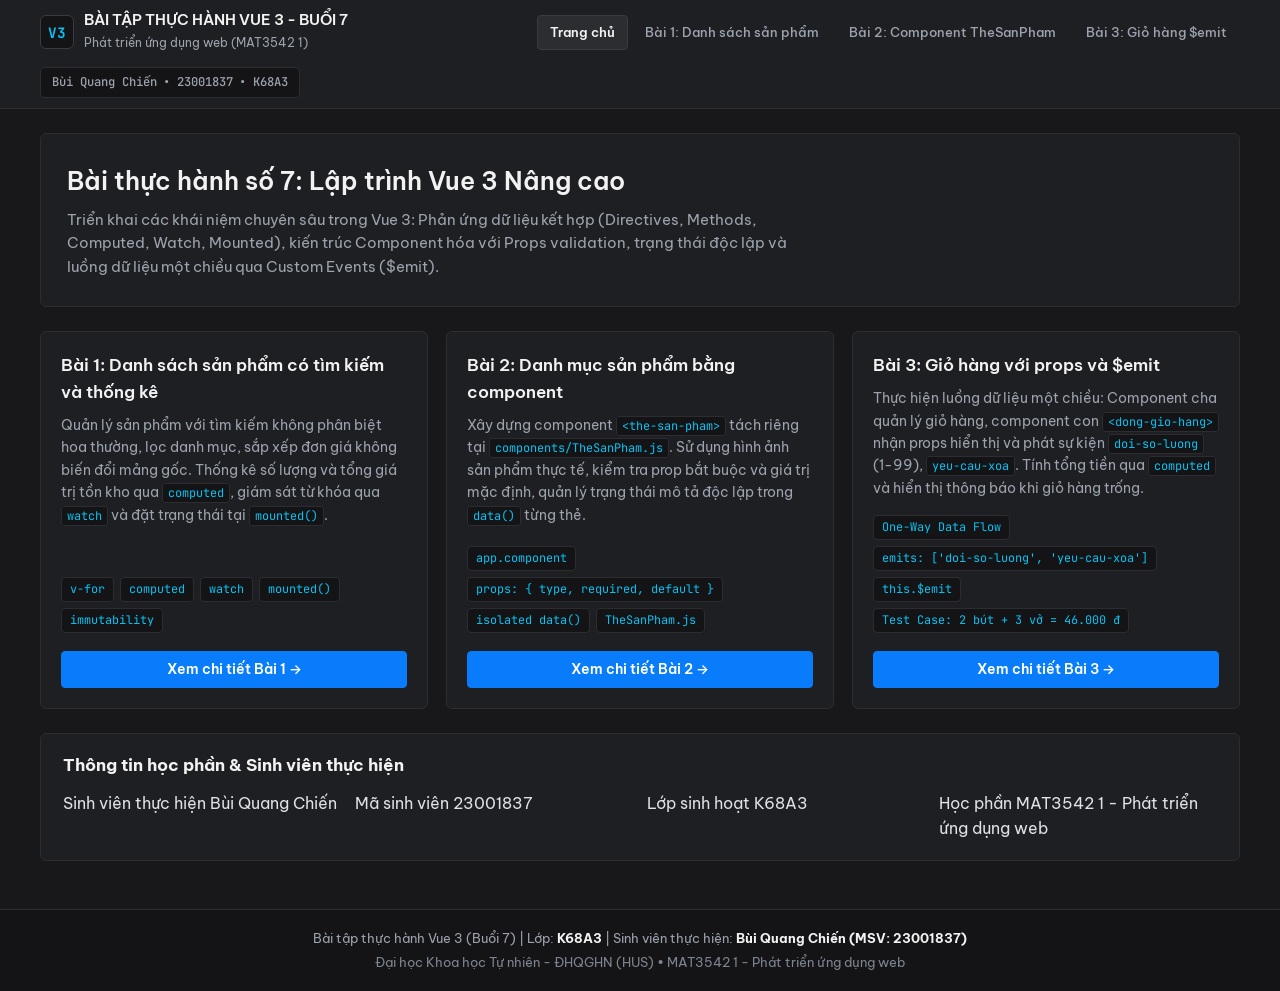
==== commit 270834dd: "style(ui): unify sessions 1-9 under Bravechat Dark Workspace design system" ====
--- a/Buoi_7/index.html
+++ b/Buoi_7/index.html
@@ -3,32 +3,34 @@
 <head>
   <meta charset="UTF-8">
   <meta name="viewport" content="width=device-width, initial-scale=1.0">
+  <meta name="color-scheme" content="dark">
   <title>Buổi 7: Bài tập thực hành Vue 3 | Bùi Quang Chiến 23001837</title>
   <link rel="stylesheet" href="assets/css/style.css">
   <style>
     .hero-section {
-      background: linear-gradient(135deg, #0f172a, #1e293b);
-      color: white;
-      padding: 36px 30px;
+      background-color: var(--white);
+      border: 1px solid var(--gray-200);
+      padding: 28px 26px;
       border-radius: var(--radius-xl);
-      margin-bottom: 28px;
+      margin-bottom: 24px;
     }
     .hero-title {
-      font-size: 1.85rem;
-      font-weight: 800;
-      margin-bottom: 8px;
+      font-size: 1.55rem;
+      font-weight: 600;
+      color: var(--gray-900);
+      margin-bottom: 6px;
     }
     .hero-subtitle {
-      font-size: 0.95rem;
-      color: #94a3b8;
+      font-size: 0.92rem;
+      color: var(--gray-600);
       max-width: 720px;
       line-height: 1.6;
     }
     .exercise-grid {
       display: grid;
       grid-template-columns: repeat(3, 1fr);
-      gap: 24px;
-      margin-bottom: 32px;
+      gap: 18px;
+      margin-bottom: 24px;
     }
     @media (max-width: 992px) {
       .exercise-grid {
@@ -36,28 +38,26 @@
       }
     }
     .exercise-card {
-      background: white;
+      background-color: var(--white);
       border: 1px solid var(--gray-200);
       border-radius: var(--radius-lg);
-      padding: 24px;
+      padding: 20px;
       display: flex;
       flex-direction: column;
-      box-shadow: var(--shadow);
       transition: var(--transition);
     }
     .exercise-card:hover {
-      transform: translateY(-3px);
-      box-shadow: var(--shadow-md);
-      border-color: var(--primary);
+      border-color: var(--gray-300);
+      background-color: #202226;
     }
     .exercise-card h3 {
-      font-size: 1.2rem;
-      font-weight: 700;
-      color: var(--dark);
+      font-size: 1.05rem;
+      font-weight: 600;
+      color: var(--gray-900);
       margin-bottom: 8px;
     }
     .exercise-card p {
-      font-size: 0.9rem;
+      font-size: 0.875rem;
       color: var(--gray-600);
       flex: 1;
       margin-bottom: 16px;
@@ -67,27 +67,27 @@
       display: flex;
       flex-wrap: wrap;
       gap: 6px;
-      margin-bottom: 20px;
+      margin-bottom: 18px;
     }
     .concept-tag {
-      font-size: 0.75rem;
-      background-color: var(--gray-100);
-      color: var(--gray-700);
-      padding: 3px 8px;
+      font-size: 0.74rem;
+      background-color: var(--bg-deep);
+      color: var(--secondary-accent);
+      padding: 2px 8px;
       border-radius: 4px;
       border: 1px solid var(--gray-200);
-      font-family: monospace;
+      font-family: var(--font-mono);
     }
     .info-summary-box {
-      background: white;
+      background-color: var(--white);
       border: 1px solid var(--gray-200);
       border-radius: var(--radius-lg);
-      padding: 20px 24px;
+      padding: 18px 22px;
     }
     .summary-grid {
       display: grid;
       grid-template-columns: repeat(4, 1fr);
-      gap: 16px;
+      gap: 14px;
       margin-top: 12px;
     }
     @media (max-width: 768px) {
--- a/Buoi_7/assets/css/style.css
+++ b/Buoi_7/assets/css/style.css
@@ -1,61 +1,79 @@
 /* ====================================================================
    STUDENT: BUI QUANG CHIEN - ID: 23001837 - CLASS: K68A3
    COURSE: [2026] MAT3542 1 - WEB APPLICATION DEVELOPMENT
-   LAB 7: VUE 3 ADVANCED CONCEPTS (DIRECTIVES, COMPUTED, WATCH,
-          MOUNTED, COMPONENTS, PROPS, $EMIT, ONE-WAY DATA FLOW)
+   LAB 7: VUE 3 ADVANCED CONCEPTS
    File: assets/css/style.css
+   DESIGN SYSTEM: BRAVECHAT DARK WORKSPACE (JETBRAINS / OCEAN DARK)
    ==================================================================== */
 
+@import url('https://fonts.googleapis.com/css2?family=Be+Vietnam+Pro:wght@400;500;600;700&family=Inter:wght@400;500;600;700&family=JetBrains+Mono:wght@400;500;600&display=swap');
+
 :root {
-  --primary: #2563eb;
-  --primary-hover: #1d4ed8;
-  --primary-light: #eff6ff;
-  --primary-border: #bfdbfe;
-
-  --success: #16a34a;
-  --success-hover: #15803d;
-  --success-light: #f0fdf4;
-  --success-border: #bbf7d0;
-
-  --warning: #d97706;
-  --warning-hover: #b45309;
-  --warning-light: #fffbeb;
-  --warning-border: #fde68a;
-
-  --danger: #dc2626;
-  --danger-hover: #b91c1c;
-  --danger-light: #fef2f2;
-  --danger-border: #fecaca;
-
-  --info: #0284c7;
-  --info-light: #f0f9ff;
-  --info-border: #bae6fd;
-
-  --dark: #0f172a;
-  --gray-900: #0f172a;
-  --gray-800: #1e293b;
-  --gray-700: #334155;
-  --gray-600: #475569;
-  --gray-500: #64748b;
-  --gray-400: #94a3b8;
-  --gray-300: #cbd5e1;
-  --gray-200: #e2e8f0;
-  --gray-100: #f1f5f9;
-  --gray-50: #f8fafc;
-  --white: #ffffff;
-
-  --radius-sm: 6px;
-  --radius: 10px;
-  --radius-lg: 16px;
-  --radius-xl: 20px;
-
-  --shadow-sm: 0 1px 2px 0 rgba(0, 0, 0, 0.05);
-  --shadow: 0 4px 6px -1px rgba(0, 0, 0, 0.07), 0 2px 4px -2px rgba(0, 0, 0, 0.05);
-  --shadow-md: 0 10px 15px -3px rgba(0, 0, 0, 0.08), 0 4px 6px -4px rgba(0, 0, 0, 0.04);
-  --shadow-lg: 0 20px 25px -5px rgba(0, 0, 0, 0.1), 0 8px 10px -6px rgba(0, 0, 0, 0.04);
-
-  --transition: all 0.2s cubic-bezier(0.4, 0, 0.2, 1);
-  --font-family: -apple-system, BlinkMacSystemFont, "Segoe UI", Roboto, "Helvetica Neue", Arial, sans-serif;
+  color-scheme: dark;
+
+  --primary: #087CFA;
+  --primary-hover: #3574F0;
+  --primary-light: rgba(8, 124, 250, 0.14);
+  --primary-border: rgba(8, 124, 250, 0.35);
+  --secondary-accent: #07C3F2;
+
+  --success: #34D399;
+  --success-hover: #10B981;
+  --success-light: rgba(16, 185, 129, 0.12);
+  --success-border: rgba(16, 185, 129, 0.3);
+
+  --warning: #FBBF24;
+  --warning-hover: #F59E0B;
+  --warning-light: rgba(245, 158, 11, 0.12);
+  --warning-border: rgba(245, 158, 11, 0.3);
+
+  --danger: #FB7185;
+  --danger-hover: #FDA4AF;
+  --danger-light: rgba(244, 63, 94, 0.12);
+  --danger-border: rgba(244, 63, 94, 0.32);
+
+  --info: #07C3F2;
+  --info-light: rgba(7, 195, 242, 0.12);
+  --info-border: rgba(7, 195, 242, 0.3);
+
+  --dark: #F2F2F3;
+  --gray-900: #F2F2F3;
+  --gray-800: #DFE1E5;
+  --gray-700: #CBD5E1;
+  --gray-600: #9DA3AE;
+  --gray-500: #9DA3AE;
+  --gray-400: #7D8590;
+  --gray-300: #393B40;
+  --gray-200: #2B2D30;
+  --gray-100: #202226;
+  --gray-50: #18181B;
+  --white: #1E1F22;
+  --bg-deep: #141417;
+
+  --radius-sm: 4px;
+  --radius: 6px;
+  --radius-lg: 6px;
+  --radius-xl: 6px;
+
+  --shadow-sm: none;
+  --shadow: none;
+  --shadow-md: none;
+  --shadow-lg: 0 20px 25px -5px rgba(0, 0, 0, 0.6), 0 8px 10px -6px rgba(0, 0, 0, 0.5);
+
+  --transition: all 0.15s ease;
+  --font-family: 'Be Vietnam Pro', 'Inter', -apple-system, BlinkMacSystemFont, sans-serif;
+  --font-mono: 'JetBrains Mono', ui-monospace, SFMono-Regular, Menlo, monospace;
+
+  --scrollbar-track: #141417;
+  --scrollbar-thumb: #2B2D30;
+  scrollbar-color: var(--scrollbar-thumb) var(--scrollbar-track);
+}
+
+@supports not (scrollbar-color: auto) {
+  ::-webkit-scrollbar { width: 6px; height: 6px; }
+  ::-webkit-scrollbar-track { background: var(--scrollbar-track); }
+  ::-webkit-scrollbar-thumb { background: var(--scrollbar-thumb); border-radius: 3px; }
+  ::-webkit-scrollbar-thumb:hover { background: #4E5157; }
 }
 
 * {
@@ -67,11 +85,35 @@
 body {
   font-family: var(--font-family);
   background-color: var(--gray-50);
-  color: var(--gray-900);
+  color: var(--gray-800);
   line-height: 1.6;
   min-height: 100vh;
   display: flex;
   flex-direction: column;
+  -webkit-font-smoothing: antialiased;
+  -moz-osx-font-smoothing: grayscale;
+}
+
+@media (prefers-reduced-motion: reduce) {
+  *, *::before, *::after {
+    animation-duration: 0.01ms !important;
+    transition-duration: 0.01ms !important;
+  }
+}
+
+:focus-visible {
+  outline: 2px solid var(--primary);
+  outline-offset: 2px;
+}
+
+code {
+  font-family: var(--font-mono);
+  font-size: 0.85em;
+  background-color: var(--bg-deep);
+  border: 1px solid var(--gray-200);
+  color: var(--secondary-accent);
+  padding: 1px 5px;
+  border-radius: 3px;
 }
 
 /* ==================== APP HEADER ==================== */
@@ -81,13 +123,12 @@
   position: sticky;
   top: 0;
   z-index: 100;
-  box-shadow: var(--shadow-sm);
 }
 
 .header-inner {
   max-width: 1240px;
   margin: 0 auto;
-  padding: 12px 20px;
+  padding: 10px 20px;
   display: flex;
   align-items: center;
   justify-content: space-between;
@@ -98,41 +139,42 @@
 .header-brand {
   display: flex;
   align-items: center;
-  gap: 12px;
+  gap: 10px;
   text-decoration: none;
-  color: var(--dark);
+  color: var(--gray-900);
 }
 
 .brand-icon {
-  width: 38px;
-  height: 38px;
-  background: linear-gradient(135deg, #10b981, #047857);
-  color: white;
+  width: 34px;
+  height: 34px;
+  background-color: var(--bg-deep);
+  border: 1px solid var(--gray-300);
+  color: var(--secondary-accent);
   border-radius: var(--radius);
   display: flex;
   align-items: center;
   justify-content: center;
-  font-weight: 800;
-  font-size: 1.25rem;
-  box-shadow: 0 2px 8px rgba(16, 185, 129, 0.35);
+  font-family: var(--font-mono);
+  font-weight: 700;
+  font-size: 0.9rem;
 }
 
 .brand-text h1 {
-  font-size: 1.05rem;
-  font-weight: 700;
-  color: var(--gray-900);
-  line-height: 1.2;
+  font-size: 0.95rem;
+  font-weight: 600;
+  color: var(--gray-900);
+  line-height: 1.25;
 }
 
 .brand-text span {
-  font-size: 0.8rem;
+  font-size: 0.76rem;
   color: var(--gray-500);
 }
 
 .header-nav {
   display: flex;
   align-items: center;
-  gap: 6px;
+  gap: 4px;
   flex-wrap: wrap;
 }
 
@@ -140,34 +182,37 @@
   display: inline-flex;
   align-items: center;
   gap: 6px;
-  padding: 8px 14px;
-  font-size: 0.875rem;
-  font-weight: 600;
+  padding: 6px 12px;
+  font-size: 0.84rem;
+  font-weight: 500;
   text-decoration: none;
   color: var(--gray-600);
-  border-radius: var(--radius);
+  border-radius: var(--radius-sm);
+  border: 1px solid transparent;
   transition: var(--transition);
 }
 
 .nav-link:hover {
   background-color: var(--gray-100);
-  color: var(--primary);
+  color: var(--gray-900);
 }
 
 .nav-link.active {
-  background-color: var(--primary-light);
-  color: var(--primary);
-  border: 1px solid var(--primary-border);
+  background-color: var(--gray-200);
+  color: var(--gray-900);
+  border-color: var(--gray-300);
+  font-weight: 600;
 }
 
 .student-tag {
-  background: linear-gradient(135deg, #f1f5f9, #e2e8f0);
-  padding: 6px 12px;
-  border-radius: 9999px;
-  font-size: 0.8rem;
-  font-weight: 600;
-  color: var(--gray-700);
-  border: 1px solid var(--gray-300);
+  background-color: var(--bg-deep);
+  padding: 5px 11px;
+  border-radius: var(--radius-sm);
+  font-family: var(--font-mono);
+  font-size: 0.76rem;
+  font-weight: 500;
+  color: var(--gray-600);
+  border: 1px solid var(--gray-200);
   display: flex;
   align-items: center;
   gap: 6px;
@@ -187,9 +232,9 @@
 }
 
 .page-title {
-  font-size: 1.65rem;
-  font-weight: 800;
-  color: var(--dark);
+  font-size: 1.45rem;
+  font-weight: 600;
+  color: var(--gray-900);
   margin-bottom: 6px;
   display: flex;
   align-items: center;
@@ -198,7 +243,7 @@
 
 .page-subtitle {
   color: var(--gray-600);
-  font-size: 0.95rem;
+  font-size: 0.92rem;
 }
 
 .badge-concept {
@@ -208,9 +253,9 @@
   background-color: var(--info-light);
   color: var(--info);
   border: 1px solid var(--info-border);
-  padding: 4px 12px;
-  border-radius: 9999px;
-  font-size: 0.8rem;
+  padding: 3px 10px;
+  border-radius: var(--radius-sm);
+  font-size: 0.76rem;
   font-weight: 600;
   margin-top: 8px;
 }
@@ -219,21 +264,21 @@
   display: inline-flex;
   align-items: center;
   gap: 6px;
-  padding: 4px 12px;
-  border-radius: 9999px;
-  font-size: 0.8rem;
-  font-weight: 700;
+  padding: 4px 10px;
+  border-radius: var(--radius-sm);
+  font-family: var(--font-mono);
+  font-size: 0.78rem;
+  font-weight: 600;
   background-color: var(--success-light);
   color: var(--success);
   border: 1px solid var(--success-border);
 }
 
 .status-dot {
-  width: 8px;
-  height: 8px;
+  width: 7px;
+  height: 7px;
   border-radius: 50%;
   background-color: var(--success);
-  box-shadow: 0 0 0 3px rgba(22, 163, 74, 0.25);
   display: inline-block;
 }
 
@@ -243,10 +288,11 @@
   align-items: center;
   justify-content: center;
   gap: 6px;
-  padding: 8px 16px;
-  font-size: 0.875rem;
-  font-weight: 600;
-  border-radius: var(--radius);
+  padding: 8px 14px;
+  font-family: inherit;
+  font-size: 0.85rem;
+  font-weight: 600;
+  border-radius: var(--radius-sm);
   border: 1px solid transparent;
   cursor: pointer;
   transition: var(--transition);
@@ -255,68 +301,69 @@
 }
 
 .btn:disabled {
-  opacity: 0.5;
+  opacity: 0.45;
   cursor: not-allowed;
-  filter: grayscale(30%);
 }
 
 .btn-primary {
   background-color: var(--primary);
-  color: var(--white);
-  box-shadow: 0 2px 4px rgba(37, 99, 235, 0.2);
+  border-color: var(--primary);
+  color: #ffffff;
 }
 
 .btn-primary:hover:not(:disabled) {
   background-color: var(--primary-hover);
-  box-shadow: 0 4px 8px rgba(37, 99, 235, 0.3);
-  transform: translateY(-1px);
+  border-color: var(--primary-hover);
 }
 
 .btn-success {
-  background-color: var(--success);
-  color: var(--white);
+  background-color: var(--success-light);
+  border-color: var(--success-border);
+  color: var(--success);
 }
 
 .btn-success:hover:not(:disabled) {
-  background-color: var(--success-hover);
+  background-color: rgba(16, 185, 129, 0.22);
 }
 
 .btn-danger {
-  background-color: var(--danger);
-  color: var(--white);
+  background-color: var(--danger-light);
+  border-color: var(--danger-border);
+  color: #FDA4AF;
 }
 
 .btn-danger:hover:not(:disabled) {
-  background-color: var(--danger-hover);
+  background-color: rgba(244, 63, 94, 0.22);
+  border-color: var(--danger);
+  color: #ffffff;
 }
 
 .btn-outline {
-  background-color: var(--white);
+  background-color: var(--bg-deep);
   border-color: var(--gray-300);
-  color: var(--gray-700);
+  color: var(--gray-800);
 }
 
 .btn-outline:hover:not(:disabled) {
   background-color: var(--gray-100);
-  border-color: var(--gray-400);
   color: var(--gray-900);
 }
 
 .btn-outline-danger {
-  background-color: var(--white);
+  background-color: var(--danger-light);
   border-color: var(--danger-border);
-  color: var(--danger);
+  color: #FDA4AF;
 }
 
 .btn-outline-danger:hover:not(:disabled) {
-  background-color: var(--danger-light);
+  background-color: rgba(244, 63, 94, 0.22);
   border-color: var(--danger);
+  color: #ffffff;
 }
 
 .btn-sm {
   padding: 5px 10px;
-  font-size: 0.8rem;
-  border-radius: var(--radius-sm);
+  font-size: 0.78rem;
 }
 
 /* ==================== FORMS & INPUTS ==================== */
@@ -326,10 +373,10 @@
 
 .form-label {
   display: block;
-  font-size: 0.85rem;
-  font-weight: 600;
-  color: var(--gray-800);
-  margin-bottom: 4px;
+  font-size: 0.84rem;
+  font-weight: 600;
+  color: var(--gray-900);
+  margin-bottom: 5px;
 }
 
 .form-label .required {
@@ -338,29 +385,30 @@
 
 .form-control {
   width: 100%;
-  padding: 9px 12px;
-  font-size: 0.9rem;
-  color: var(--gray-900);
-  background-color: var(--white);
+  padding: 8px 12px;
+  font-family: inherit;
+  font-size: 0.88rem;
+  color: var(--gray-900);
+  background-color: var(--bg-deep);
   border: 1px solid var(--gray-300);
-  border-radius: var(--radius);
+  border-radius: var(--radius-sm);
   transition: var(--transition);
   outline: none;
 }
 
 .form-control:focus {
   border-color: var(--primary);
-  box-shadow: 0 0 0 3px rgba(37, 99, 235, 0.15);
+  box-shadow: 0 0 0 2px rgba(8, 124, 250, 0.25);
 }
 
 .form-control.is-invalid {
   border-color: var(--danger);
-  box-shadow: 0 0 0 3px rgba(220, 38, 38, 0.15);
+  box-shadow: 0 0 0 2px rgba(244, 63, 94, 0.2);
 }
 
 .form-feedback-error {
-  font-size: 0.8rem;
-  color: var(--danger);
+  font-size: 0.78rem;
+  color: #FDA4AF;
   margin-top: 4px;
   display: flex;
   align-items: center;
@@ -372,15 +420,14 @@
   background-color: var(--white);
   border-radius: var(--radius-lg);
   border: 1px solid var(--gray-200);
-  box-shadow: var(--shadow);
   overflow: hidden;
   transition: var(--transition);
 }
 
 .card-header {
-  padding: 16px 20px;
+  padding: 14px 18px;
   border-bottom: 1px solid var(--gray-200);
-  background-color: #fafbfc;
+  background-color: var(--bg-deep);
   display: flex;
   align-items: center;
   justify-content: space-between;
@@ -389,8 +436,8 @@
 }
 
 .card-title {
-  font-size: 1.1rem;
-  font-weight: 700;
+  font-size: 1rem;
+  font-weight: 600;
   color: var(--gray-900);
   display: flex;
   align-items: center;
@@ -398,36 +445,37 @@
 }
 
 .card-body {
-  padding: 20px;
+  padding: 18px;
 }
 
 /* ==================== STATS ROW ==================== */
 .stats-grid {
   display: grid;
   grid-template-columns: repeat(auto-fit, minmax(220px, 1fr));
-  gap: 16px;
-  margin-bottom: 20px;
+  gap: 14px;
+  margin-bottom: 18px;
 }
 
 .stat-card {
   background-color: var(--white);
   border: 1px solid var(--gray-200);
   border-radius: var(--radius);
-  padding: 16px 20px;
-  box-shadow: var(--shadow-sm);
-  display: flex;
-  align-items: center;
-  gap: 16px;
+  padding: 14px 18px;
+  display: flex;
+  align-items: center;
+  gap: 14px;
 }
 
 .stat-icon {
-  width: 48px;
-  height: 48px;
+  width: 44px;
+  height: 44px;
   border-radius: var(--radius);
+  background-color: var(--bg-deep);
+  border: 1px solid var(--gray-200);
   display: flex;
   align-items: center;
   justify-content: center;
-  font-size: 1.5rem;
+  font-size: 1.25rem;
   flex-shrink: 0;
 }
 
@@ -437,7 +485,7 @@
 }
 
 .stat-label {
-  font-size: 0.8rem;
+  font-size: 0.76rem;
   font-weight: 600;
   color: var(--gray-500);
   text-transform: uppercase;
@@ -445,10 +493,11 @@
 }
 
 .stat-value {
-  font-size: 1.35rem;
-  font-weight: 800;
-  color: var(--gray-900);
-  line-height: 1.2;
+  font-family: var(--font-mono);
+  font-size: 1.25rem;
+  font-weight: 700;
+  color: var(--gray-900);
+  line-height: 1.25;
 }
 
 /* ==================== BADGES ==================== */
@@ -456,11 +505,12 @@
   display: inline-flex;
   align-items: center;
   gap: 5px;
-  padding: 4px 10px;
-  border-radius: 9999px;
-  font-size: 0.75rem;
-  font-weight: 700;
-  line-height: 1;
+  padding: 3px 9px;
+  border-radius: var(--radius-sm);
+  font-family: var(--font-mono);
+  font-size: 0.74rem;
+  font-weight: 600;
+  line-height: 1.2;
 }
 
 .badge-in-stock {
@@ -471,18 +521,18 @@
 
 .badge-out-of-stock {
   background-color: var(--danger-light);
-  color: var(--danger);
+  color: #FDA4AF;
   border: 1px solid var(--danger-border);
 }
 
 .badge-category {
   display: inline-block;
-  background-color: var(--gray-100);
+  background-color: var(--bg-deep);
   color: var(--gray-700);
   border: 1px solid var(--gray-300);
   padding: 2px 8px;
-  border-radius: 4px;
-  font-size: 0.75rem;
+  border-radius: var(--radius-sm);
+  font-size: 0.74rem;
   font-weight: 600;
 }
 
@@ -496,23 +546,23 @@
   width: 100%;
   border-collapse: collapse;
   text-align: left;
-  font-size: 0.9rem;
+  font-size: 0.88rem;
 }
 
 .data-table th {
-  background-color: #fafbfc;
+  background-color: var(--bg-deep);
   color: var(--gray-600);
-  font-weight: 700;
-  padding: 12px 16px;
-  border-bottom: 2px solid var(--gray-200);
-  font-size: 0.8rem;
+  font-weight: 600;
+  padding: 11px 16px;
+  border-bottom: 1px solid var(--gray-200);
+  font-size: 0.75rem;
   text-transform: uppercase;
   letter-spacing: 0.5px;
   white-space: nowrap;
 }
 
 .data-table td {
-  padding: 14px 16px;
+  padding: 12px 16px;
   border-bottom: 1px solid var(--gray-200);
   color: var(--gray-800);
   vertical-align: middle;
@@ -523,16 +573,18 @@
 }
 
 .data-table tbody tr:hover {
-  background-color: #fafbfc;
+  background-color: #202226;
 }
 
 .data-table .price-col {
-  font-weight: 700;
-  color: var(--primary);
+  font-family: var(--font-mono);
+  font-weight: 600;
+  color: var(--secondary-accent);
 }
 
 .data-table .inventory-val-col {
-  font-weight: 700;
+  font-family: var(--font-mono);
+  font-weight: 600;
   color: var(--gray-900);
 }
 
@@ -540,7 +592,7 @@
 .alert-box {
   padding: 12px 16px;
   border-radius: var(--radius);
-  font-size: 0.875rem;
+  font-size: 0.85rem;
   display: flex;
   align-items: center;
   gap: 10px;
@@ -549,19 +601,19 @@
 
 .alert-warning {
   background-color: var(--warning-light);
-  color: #92400e;
+  color: #FCD34D;
   border: 1px solid var(--warning-border);
 }
 
 .alert-info {
   background-color: var(--info-light);
-  color: #075985;
+  color: #67E8F9;
   border: 1px solid var(--info-border);
 }
 
 .alert-success {
   background-color: var(--success-light);
-  color: #166534;
+  color: var(--success);
   border: 1px solid var(--success-border);
 }
 
@@ -569,7 +621,7 @@
 .product-grid {
   display: grid;
   grid-template-columns: repeat(auto-fill, minmax(280px, 1fr));
-  gap: 24px;
+  gap: 18px;
 }
 
 .product-card-item {
@@ -577,29 +629,28 @@
   border: 1px solid var(--gray-200);
   border-radius: var(--radius-lg);
   overflow: hidden;
-  box-shadow: var(--shadow);
   display: flex;
   flex-direction: column;
-  transition: var(--transition);
+  transition: border-color 0.15s ease, background-color 0.15s ease;
   position: relative;
 }
 
 .product-card-item:hover {
-  transform: translateY(-4px);
-  box-shadow: var(--shadow-md);
-  border-color: var(--primary-border);
+  border-color: var(--gray-300);
+  background-color: #202226;
 }
 
 .product-card-item.is-out-of-stock {
-  opacity: 0.9;
-  border-color: var(--gray-300);
+  opacity: 0.85;
+  border-color: var(--gray-200);
 }
 
 .product-thumb-container {
-  height: 200px;
-  background-color: var(--gray-100);
+  height: 196px;
+  background-color: var(--bg-deep);
   position: relative;
   overflow: hidden;
+  border-bottom: 1px solid var(--gray-200);
 }
 
 .product-thumb-img {
@@ -607,17 +658,12 @@
   height: 100%;
   object-fit: cover;
   display: block;
-  transition: var(--transition);
-}
-
-.product-card-item:hover .product-thumb-img {
-  transform: scale(1.04);
 }
 
 .product-stock-tag {
   position: absolute;
-  top: 12px;
-  right: 12px;
+  top: 10px;
+  right: 10px;
 }
 
 .product-details {
@@ -628,34 +674,32 @@
 }
 
 .product-name-title {
-  font-size: 1.05rem;
-  font-weight: 700;
+  font-size: 1rem;
+  font-weight: 600;
   color: var(--gray-900);
   margin-bottom: 6px;
   line-height: 1.35;
 }
 
 .product-price-display {
-  font-size: 1.25rem;
-  font-weight: 800;
-  color: var(--primary);
+  font-family: var(--font-mono);
+  font-size: 1.15rem;
+  font-weight: 700;
+  color: var(--secondary-accent);
   margin-bottom: 12px;
 }
 
 .product-desc-box {
-  background-color: var(--gray-50);
-  border-left: 3px solid var(--info);
+  background-color: var(--bg-deep);
+  border-left: 2px solid var(--info);
+  border-top: 1px solid var(--gray-200);
+  border-right: 1px solid var(--gray-200);
+  border-bottom: 1px solid var(--gray-200);
   padding: 10px 12px;
   border-radius: 0 var(--radius-sm) var(--radius-sm) 0;
-  font-size: 0.85rem;
+  font-size: 0.84rem;
   color: var(--gray-700);
   margin-bottom: 14px;
-  animation: fadeIn 0.2s ease-in-out;
-}
-
-@keyframes fadeIn {
-  from { opacity: 0; transform: translateY(-4px); }
-  to { opacity: 1; transform: translateY(0); }
 }
 
 .product-card-actions {
@@ -670,7 +714,7 @@
 
 /* ==================== BÀI 3: SHOPPING CART ==================== */
 .cart-container {
-  max-width: 900px;
+  max-width: 920px;
   margin: 0 auto;
 }
 
@@ -680,17 +724,17 @@
 }
 
 .cart-table th {
-  background-color: #fafbfc;
+  background-color: var(--bg-deep);
   color: var(--gray-600);
-  font-weight: 700;
+  font-weight: 600;
+  padding: 12px 16px;
+  border-bottom: 1px solid var(--gray-200);
+  font-size: 0.75rem;
+  text-transform: uppercase;
+}
+
+.cart-table td {
   padding: 14px 16px;
-  border-bottom: 2px solid var(--gray-200);
-  font-size: 0.8rem;
-  text-transform: uppercase;
-}
-
-.cart-table td {
-  padding: 16px;
   border-bottom: 1px solid var(--gray-200);
   vertical-align: middle;
 }
@@ -699,19 +743,19 @@
   display: inline-flex;
   align-items: center;
   border: 1px solid var(--gray-300);
-  border-radius: var(--radius);
+  border-radius: var(--radius-sm);
   overflow: hidden;
-  background-color: var(--white);
+  background-color: var(--bg-deep);
 }
 
 .qty-btn {
-  width: 34px;
-  height: 34px;
+  width: 32px;
+  height: 32px;
   border: none;
-  background-color: var(--gray-100);
+  background-color: var(--bg-deep);
   color: var(--gray-800);
   font-size: 1rem;
-  font-weight: 700;
+  font-weight: 600;
   cursor: pointer;
   display: flex;
   align-items: center;
@@ -720,8 +764,8 @@
 }
 
 .qty-btn:hover:not(:disabled) {
-  background-color: var(--primary-light);
-  color: var(--primary);
+  background-color: var(--gray-100);
+  color: var(--secondary-accent);
 }
 
 .qty-btn:disabled {
@@ -730,24 +774,27 @@
 }
 
 .qty-input {
-  width: 48px;
-  height: 34px;
+  width: 46px;
+  height: 32px;
   border: none;
   border-left: 1px solid var(--gray-200);
   border-right: 1px solid var(--gray-200);
+  background-color: var(--bg-deep);
   text-align: center;
-  font-size: 0.95rem;
-  font-weight: 700;
+  font-family: var(--font-mono);
+  font-size: 0.9rem;
+  font-weight: 600;
   color: var(--gray-900);
   outline: none;
 }
 
 .cart-summary-card {
-  background: linear-gradient(135deg, #1e293b, #0f172a);
-  color: white;
+  background-color: var(--bg-deep);
+  border: 1px solid var(--gray-300);
+  color: var(--gray-900);
   border-radius: var(--radius-lg);
-  padding: 24px;
-  margin-top: 24px;
+  padding: 20px 24px;
+  margin-top: 20px;
   display: flex;
   align-items: center;
   justify-content: space-between;
@@ -761,78 +808,83 @@
 }
 
 .cart-summary-label {
-  font-size: 0.8rem;
+  font-size: 0.76rem;
   text-transform: uppercase;
-  color: var(--gray-400);
+  color: var(--gray-500);
   font-weight: 600;
   letter-spacing: 0.5px;
 }
 
 .cart-summary-num {
-  font-size: 1.6rem;
-  font-weight: 800;
-  color: #38bdf8;
+  font-family: var(--font-mono);
+  font-size: 1.5rem;
+  font-weight: 700;
+  color: var(--secondary-accent);
 }
 
 .cart-summary-total {
-  font-size: 2rem;
-  font-weight: 900;
-  color: #4ade80;
+  font-family: var(--font-mono);
+  font-size: 1.75rem;
+  font-weight: 700;
+  color: var(--success);
 }
 
 /* Empty State */
 .empty-cart-view {
   text-align: center;
-  padding: 56px 20px;
-  background-color: var(--white);
+  padding: 48px 20px;
+  background-color: var(--bg-deep);
   border-radius: var(--radius-lg);
-  border: 2px dashed var(--gray-300);
+  border: 1px dashed var(--gray-300);
 }
 
 .empty-cart-icon {
-  font-size: 3.5rem;
+  font-size: 3rem;
   margin-bottom: 12px;
   display: block;
 }
 
 .empty-cart-view h3 {
-  font-size: 1.3rem;
-  font-weight: 700;
-  color: var(--gray-800);
-  margin-bottom: 8px;
+  font-size: 1.15rem;
+  font-weight: 600;
+  color: var(--gray-900);
+  margin-bottom: 6px;
 }
 
 .empty-cart-view p {
-  font-size: 0.95rem;
+  font-size: 0.9rem;
   color: var(--gray-500);
-  margin-bottom: 20px;
+  margin-bottom: 18px;
 }
 
 .cart-item-name {
-  font-weight: 700;
-  color: var(--gray-900);
-  font-size: 0.95rem;
+  font-weight: 600;
+  color: var(--gray-900);
+  font-size: 0.92rem;
 }
 
 .cart-item-id {
-  font-size: 0.75rem;
+  font-family: var(--font-mono);
+  font-size: 0.74rem;
   color: var(--gray-500);
   margin-top: 2px;
 }
 
 .cart-item-price {
+  font-family: var(--font-mono);
   color: var(--gray-700);
-  font-weight: 600;
+  font-weight: 500;
 }
 
 .cart-item-subtotal {
-  font-weight: 800;
-  color: var(--primary);
-  font-size: 1.05rem;
+  font-family: var(--font-mono);
+  font-weight: 700;
+  color: var(--secondary-accent);
+  font-size: 0.98rem;
 }
 
 .desc-title {
-  font-weight: 700;
+  font-weight: 600;
   color: var(--info);
   margin-bottom: 4px;
 }
@@ -844,28 +896,24 @@
 
 /* ==================== FOOTER ==================== */
 .app-footer {
-  background-color: var(--white);
+  background-color: var(--bg-deep);
   border-top: 1px solid var(--gray-200);
-  padding: 20px;
+  padding: 18px 20px;
   margin-top: auto;
   text-align: center;
-  font-size: 0.85rem;
+  font-size: 0.8rem;
   color: var(--gray-500);
 }
 
 .app-footer strong {
-  color: var(--gray-800);
+  color: var(--gray-900);
 }
 
 /* ==================== MODAL DIALOG ==================== */
 .modal-overlay {
   position: fixed;
-  top: 0;
-  left: 0;
-  right: 0;
-  bottom: 0;
-  background-color: rgba(15, 23, 42, 0.6);
-  backdrop-filter: blur(4px);
+  inset: 0;
+  background-color: rgba(11, 11, 13, 0.75);
   display: flex;
   align-items: center;
   justify-content: center;
@@ -875,21 +923,16 @@
 
 .modal-card {
   background-color: var(--white);
+  border: 1px solid var(--gray-300);
   border-radius: var(--radius-lg);
   max-width: 520px;
   width: 100%;
   box-shadow: var(--shadow-lg);
   overflow: hidden;
-  animation: modalEnter 0.25s cubic-bezier(0.4, 0, 0.2, 1);
-}
-
-@keyframes modalEnter {
-  from { opacity: 0; transform: scale(0.95) translateY(10px); }
-  to { opacity: 1; transform: scale(1) translateY(0); }
 }
 
 .modal-header {
-  padding: 16px 20px;
+  padding: 14px 18px;
   border-bottom: 1px solid var(--gray-200);
   display: flex;
   align-items: center;
@@ -897,34 +940,33 @@
 }
 
 .modal-title {
-  font-size: 1.15rem;
-  font-weight: 700;
+  font-size: 1.05rem;
+  font-weight: 600;
   color: var(--gray-900);
 }
 
 .modal-close-btn {
   background: transparent;
   border: none;
-  font-size: 1.25rem;
-  color: var(--gray-400);
+  font-size: 1.2rem;
+  color: var(--gray-500);
   cursor: pointer;
   padding: 4px;
 }
 
 .modal-close-btn:hover {
-  color: var(--gray-800);
+  color: var(--gray-900);
 }
 
 .modal-body {
-  padding: 20px;
+  padding: 18px;
 }
 
 .modal-footer {
-  padding: 14px 20px;
+  padding: 12px 18px;
   border-top: 1px solid var(--gray-200);
-  background-color: #fafbfc;
+  background-color: var(--bg-deep);
   display: flex;
   justify-content: flex-end;
   gap: 10px;
 }
-
